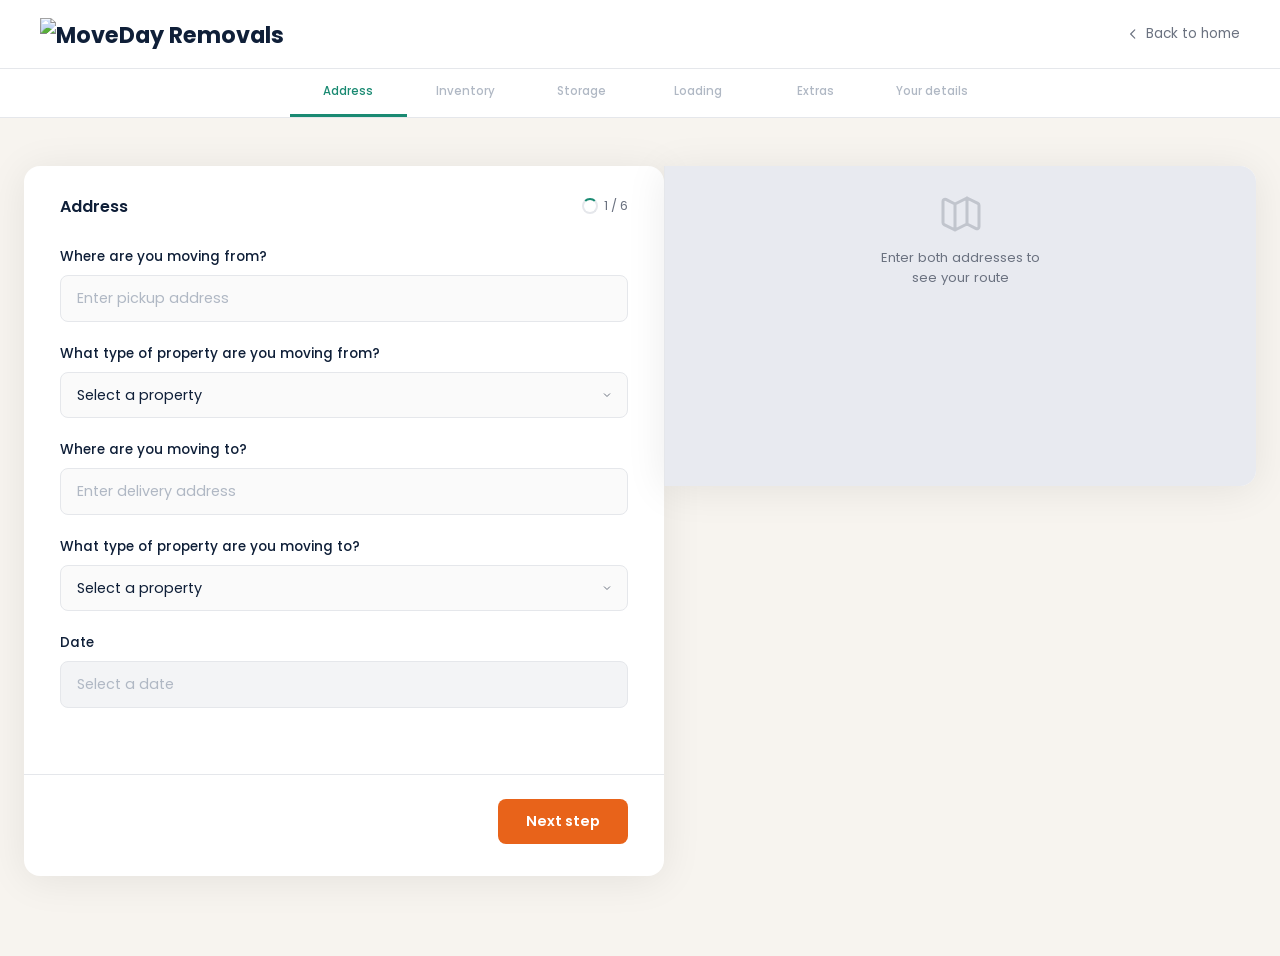
==== quote.html @ c9080e1f "Add files via upload" ====
<!DOCTYPE html>
<html lang="en">
<head>
    <meta charset="UTF-8">
    <meta name="viewport" content="width=device-width, initial-scale=1.0">
    <title>MoveDay – Get a Quote</title>
    <link rel="preconnect" href="https://fonts.googleapis.com">
    <link href="https://fonts.googleapis.com/css2?family=Poppins:wght@300;400;500;600;700&display=swap" rel="stylesheet">
    <link rel="stylesheet" href="https://cdn.jsdelivr.net/npm/flatpickr/dist/flatpickr.min.css">
    <style>
        *, *::before, *::after { box-sizing: border-box; margin: 0; padding: 0; }

        :root {
            --navy:   #0f1f38;
            --teal:   #1a8a72;
            --teal-light: #22b394;
            --cream:  #f7f4ef;
            --white:  #ffffff;
            --grey:   #6b7280;
            --light:  #f3f4f6;
            --border: #e5e7eb;
            --orange: #e8631a;
        }

        body {
            font-family: 'Poppins', sans-serif;
            background: var(--cream);
            color: var(--navy);
            min-height: 100vh;
            display: flex;
            flex-direction: column;
        }

        /* ── HEADER ── */
        header {
            background: var(--white);
            border-bottom: 1px solid var(--border);
            padding: 16px 40px;
            display: flex;
            align-items: center;
            justify-content: space-between;
        }

        .logo {
            font-size: 1.4rem;
            font-weight: 700;
            color: var(--navy);
        }

        .logo span { color: var(--teal-light); }

        .back-link {
            font-size: 0.85rem;
            color: var(--grey);
            text-decoration: none;
            display: flex;
            align-items: center;
            gap: 6px;
            transition: color 0.2s;
        }

        .back-link:hover { color: var(--navy); }

        /* ── PROGRESS ── */
        .progress-bar-wrap {
            background: var(--white);
            border-bottom: 1px solid var(--border);
            padding: 0 40px;
        }

        .progress-steps {
            display: flex;
            max-width: 700px;
            margin: 0 auto;
        }

        .progress-step {
            flex: 1;
            padding: 14px 0;
            font-size: 0.72rem;
            font-weight: 500;
            color: #b0b8c4;
            text-align: center;
            border-bottom: 3px solid transparent;
            transition: all 0.3s;
            cursor: default;
        }

        .progress-step.active {
            color: var(--teal);
            border-bottom-color: var(--teal);
        }

        .progress-step.done {
            color: var(--teal-light);
            border-bottom-color: var(--teal-light);
        }

        /* ── MAIN ── */
        main {
            flex: 1;
            display: flex;
            align-items: flex-start;
            justify-content: center;
            padding: 48px 24px 80px;
        }

        .form-shell {
            background: var(--white);
            border-radius: 16px;
            box-shadow: 0 4px 40px rgba(0,0,0,0.08);
            width: 100%;
            max-width: 640px;
            overflow: hidden;
        }

        /* ── STEP 1 TWO-COLUMN LAYOUT ── */
        .step1-layout {
            display: flex;
            gap: 0;
            align-items: stretch;
            max-width: 1100px;
            width: 100%;
        }

        .step1-layout .form-shell {
            max-width: 620px;
            flex-shrink: 0;
            border-radius: 16px 0 0 16px;
        }

        .map-panel {
            flex: 1;
            background: var(--white);
            border-radius: 0 16px 16px 0;
            border-left: 1px solid var(--border);
            box-shadow: 0 4px 40px rgba(0,0,0,0.08);
            display: flex;
            flex-direction: column;
            overflow: hidden;
            min-width: 280px;
        }

        #route-map {
            flex: 1;
            min-height: 320px;
            background: #e8eaf0;
        }

        .map-info {
            padding: 14px 18px;
            border-top: 1px solid var(--border);
            display: none;
            gap: 16px;
            align-items: center;
            font-size: 0.82rem;
        }

        .map-info.visible { display: flex; }

        .map-info-item {
            display: flex;
            align-items: center;
            gap: 6px;
            color: var(--navy);
            font-weight: 500;
        }

        .map-info-item svg { color: var(--teal); }

        .map-placeholder {
            flex: 1;
            display: flex;
            flex-direction: column;
            align-items: center;
            justify-content: center;
            color: var(--grey);
            font-size: 0.82rem;
            text-align: center;
            padding: 24px;
            gap: 10px;
        }

        .map-placeholder svg { opacity: 0.3; }

        .map-panel.hidden { display: none; }

        @media (max-width: 900px) {
            .step1-layout { flex-direction: column; }
            .step1-layout .form-shell { border-radius: 16px; max-width: 100%; }
            .map-panel { display: none !important; }
        }

        /* ── STEP HEADER ── */
        .step-header {
            padding: 28px 36px 0;
            display: flex;
            align-items: center;
            justify-content: space-between;
        }

        .step-label {
            font-size: 1rem;
            font-weight: 600;
            color: var(--navy);
        }

        .step-counter {
            font-size: 0.8rem;
            color: var(--grey);
            display: flex;
            align-items: center;
            gap: 6px;
        }

        .step-counter .spinner {
            width: 16px; height: 16px;
            border: 2px solid var(--border);
            border-top-color: var(--teal);
            border-radius: 50%;
            animation: spin 1s linear infinite;
        }

        @keyframes spin { to { transform: rotate(360deg); } }

        /* ── STEP BODY ── */
        .step-body {
            padding: 28px 36px 36px;
        }

        .step-pane { display: none; }
        .step-pane.active { display: block; animation: fadeIn 0.3s ease; }

        @keyframes fadeIn {
            from { opacity: 0; transform: translateX(12px); }
            to   { opacity: 1; transform: translateX(0); }
        }

        /* ── FIELDS ── */
        .field { margin-bottom: 22px; }

        .field label {
            display: block;
            font-size: 0.85rem;
            font-weight: 500;
            color: var(--navy);
            margin-bottom: 8px;
        }

        .field input,
        .field select {
            width: 100%;
            padding: 12px 16px;
            border: 1.5px solid var(--border);
            border-radius: 8px;
            font-family: 'Poppins', sans-serif;
            font-size: 0.9rem;
            color: var(--navy);
            background: #fafafa;
            transition: border-color 0.2s, box-shadow 0.2s;
            outline: none;
            appearance: none;
        }

        .field select {
            background-image: url("data:image/svg+xml,%3Csvg xmlns='http://www.w3.org/2000/svg' width='12' height='12' viewBox='0 0 24 24' fill='none' stroke='%236b7280' stroke-width='2'%3E%3Cpath d='M6 9l6 6 6-6'/%3E%3C/svg%3E");
            background-repeat: no-repeat;
            background-position: right 14px center;
            padding-right: 40px;
        }

        .field input:focus,
        .field select:focus {
            border-color: var(--teal);
            box-shadow: 0 0 0 3px rgba(26,138,114,0.1);
            background: var(--white);
        }

        .field input::placeholder { color: #b0b8c4; }

        /* Date field readonly style */
        .field input[readonly] {
            background: var(--light);
            cursor: pointer;
        }

        /* ── YES/NO CARDS ── */
        .yn-grid {
            display: grid;
            grid-template-columns: 1fr 1fr;
            gap: 14px;
            margin-top: 4px;
        }

        .yn-card {
            border: 2px solid var(--border);
            border-radius: 12px;
            padding: 22px 16px;
            text-align: center;
            cursor: pointer;
            transition: all 0.2s;
            user-select: none;
        }

        .yn-card:hover { border-color: var(--teal-light); background: #f0faf7; }

        .yn-card.selected {
            border-color: var(--teal);
            background: #e6f7f3;
        }

        .yn-card .yn-icon { font-size: 2rem; margin-bottom: 8px; }

        .yn-card .yn-label {
            font-size: 0.9rem;
            font-weight: 600;
            color: var(--navy);
        }

        .yn-card .yn-sub {
            font-size: 0.75rem;
            color: var(--grey);
            margin-top: 4px;
        }

        /* ── INVENTORY ── */

        /* Room tabs */
        .room-tabs {
            display: flex;
            flex-wrap: wrap;
            gap: 8px;
            margin-bottom: 18px;
        }

        .room-tab {
            padding: 8px 16px;
            border: 1.5px solid var(--border);
            border-radius: 20px;
            font-size: 0.8rem;
            font-weight: 500;
            cursor: pointer;
            background: var(--white);
            color: var(--grey);
            transition: all 0.2s;
            user-select: none;
        }

        .room-tab:hover { border-color: var(--teal-light); color: var(--navy); }

        .room-tab.active {
            background: var(--navy);
            border-color: var(--navy);
            color: var(--white);
        }

        .room-tab .room-badge {
            display: inline-block;
            background: var(--teal-light);
            color: white;
            border-radius: 10px;
            font-size: 0.7rem;
            padding: 1px 6px;
            margin-left: 5px;
        }

        /* Item grid */
        .inventory-grid {
            display: grid;
            grid-template-columns: 1fr 1fr;
            gap: 10px;
            margin-bottom: 18px;
            min-height: 80px;
        }

        /* Summary bar */
        .inv-summary {
            border-top: 1.5px solid var(--border);
            padding-top: 14px;
            margin-top: 4px;
        }

        .inv-summary-label {
            font-size: 0.75rem;
            font-weight: 600;
            text-transform: uppercase;
            letter-spacing: 0.6px;
            color: var(--teal);
            margin-bottom: 8px;
        }

        .inv-summary-tags {
            display: flex;
            flex-wrap: wrap;
            gap: 6px;
        }

        .inv-tag {
            background: var(--navy);
            color: white;
            border-radius: 20px;
            padding: 4px 12px;
            font-size: 0.78rem;
            font-weight: 500;
        }

        .inv-item {
            border: 1.5px solid var(--border);
            border-radius: 10px;
            padding: 12px 14px;
            display: flex;
            align-items: center;
            justify-content: space-between;
            transition: border-color 0.2s;
        }

        .inv-item:hover { border-color: var(--teal-light); }

        .inv-name {
            font-size: 0.82rem;
            font-weight: 500;
            color: var(--navy);
        }

        .qty-ctrl {
            display: flex;
            align-items: center;
            gap: 8px;
        }

        .qty-btn {
            width: 26px; height: 26px;
            border: 1.5px solid var(--border);
            border-radius: 50%;
            background: var(--white);
            font-size: 1rem;
            cursor: pointer;
            display: flex;
            align-items: center;
            justify-content: center;
            color: var(--navy);
            transition: all 0.15s;
            line-height: 1;
        }

        .qty-btn:hover { border-color: var(--teal); color: var(--teal); }

        .qty-num {
            font-size: 0.85rem;
            font-weight: 600;
            min-width: 14px;
            text-align: center;
            color: var(--navy);
        }

        /* ── EXTRAS CHECKBOXES ── */
        .extras-list { display: flex; flex-direction: column; gap: 12px; }

        .extra-item {
            border: 1.5px solid var(--border);
            border-radius: 10px;
            padding: 14px 16px;
            display: flex;
            align-items: center;
            gap: 14px;
            cursor: pointer;
            transition: all 0.2s;
        }

        .extra-item:hover { border-color: var(--teal-light); }
        .extra-item.checked { border-color: var(--teal); background: #f0faf7; }

        .extra-check {
            width: 20px; height: 20px;
            border: 2px solid var(--border);
            border-radius: 5px;
            flex-shrink: 0;
            display: flex;
            align-items: center;
            justify-content: center;
            transition: all 0.2s;
        }

        .extra-item.checked .extra-check {
            background: var(--teal);
            border-color: var(--teal);
        }

        .extra-check svg { display: none; }
        .extra-item.checked .extra-check svg { display: block; }

        .extra-text .extra-title {
            font-size: 0.88rem;
            font-weight: 600;
            color: var(--navy);
        }

        .extra-text .extra-desc {
            font-size: 0.75rem;
            color: var(--grey);
            margin-top: 2px;
        }

        /* ── FOOTER / BUTTONS ── */
        .step-footer {
            padding: 0 36px 32px;
            display: flex;
            align-items: center;
            justify-content: flex-end;
            gap: 12px;
            border-top: 1px solid var(--border);
            padding-top: 24px;
            margin-top: 8px;
        }

        .btn-back {
            padding: 12px 24px;
            background: none;
            border: 1.5px solid var(--border);
            border-radius: 8px;
            font-family: 'Poppins', sans-serif;
            font-size: 0.9rem;
            font-weight: 500;
            color: var(--grey);
            cursor: pointer;
            transition: all 0.2s;
        }

        .btn-back:hover { border-color: var(--navy); color: var(--navy); }

        .btn-next {
            padding: 12px 28px;
            background: var(--orange);
            border: none;
            border-radius: 8px;
            font-family: 'Poppins', sans-serif;
            font-size: 0.9rem;
            font-weight: 600;
            color: var(--white);
            cursor: pointer;
            transition: background 0.2s, transform 0.1s;
        }

        .btn-next:hover { background: #d05510; }
        .btn-next:active { transform: scale(0.98); }

        /* ── SUCCESS ── */
        .success-pane {
            display: none;
            text-align: center;
            padding: 60px 36px;
        }

        .success-pane.active { display: block; animation: fadeIn 0.4s ease; }

        .success-tick {
            width: 72px; height: 72px;
            border-radius: 50%;
            background: #e6f7f3;
            display: flex;
            align-items: center;
            justify-content: center;
            margin: 0 auto 24px;
        }

        .success-pane h2 {
            font-size: 1.5rem;
            font-weight: 700;
            color: var(--navy);
            margin-bottom: 10px;
        }

        .success-pane p {
            font-size: 0.9rem;
            color: var(--grey);
            line-height: 1.6;
        }

        /* ── SECTION TITLE ── */
        .section-title {
            font-size: 0.75rem;
            font-weight: 600;
            text-transform: uppercase;
            letter-spacing: 0.8px;
            color: var(--teal);
            margin-bottom: 14px;
        }

        /* ── RESPONSIVE ── */
        @media (max-width: 600px) {
            header { padding: 14px 20px; }
            .progress-bar-wrap { padding: 0 10px; }
            .progress-step { font-size: 0.6rem; padding: 10px 2px; }
            .step-header, .step-body, .step-footer { padding-left: 16px; padding-right: 16px; }
            .inventory-grid { grid-template-columns: 1fr; }
            .yn-grid { grid-template-columns: 1fr 1fr; }
            main { padding: 24px 12px 60px; }
            .form-shell { border-radius: 12px; }
            .step1-layout { max-width: 100% !important; }
        }
    </style>
</head>
<body>

    <!-- HEADER -->
    <header>
        <div class="logo"><img src="https://static.wixstatic.com/media/611ec0_87da66db9fa54fac8f2509af6c5040b8~mv2.png/v1/crop/x_10,y_1,w_1478,h_1041/fill/w_328,h_238,al_c,q_85,usm_0.66_1.00_0.01,enc_avif,quality_auto/_edited.png" alt="MoveDay Removals" style="height:44px;width:auto;vertical-align:middle;"></div>
        <a href="index.html" class="back-link">
            <svg width="14" height="14" fill="none" viewBox="0 0 24 24" stroke="currentColor" stroke-width="2">
                <path stroke-linecap="round" stroke-linejoin="round" d="M15 19l-7-7 7-7"/>
            </svg>
            Back to home
        </a>
    </header>

    <!-- PROGRESS -->
    <div class="progress-bar-wrap">
        <div class="progress-steps">
            <div class="progress-step active" id="prog-1">Address</div>
            <div class="progress-step" id="prog-2">Inventory</div>
            <div class="progress-step" id="prog-3">Storage</div>
            <div class="progress-step" id="prog-4">Loading</div>
            <div class="progress-step" id="prog-5">Extras</div>
            <div class="progress-step" id="prog-6">Your details</div>
        </div>
    </div>

    <!-- FORM -->
    <main>
        <div class="form-shell">

            <div class="step-header">
                <div class="step-label" id="step-label">Address</div>
                <div class="step-counter">
                    <div class="spinner"></div>
                    <span id="step-counter-text">1 / 6</span>
                </div>
            </div>

            <div class="step-body">

                <!-- STEP 1: ADDRESS -->
                <div class="step-pane active" id="step-1">
                    <div class="field">
                        <label>Where are you moving from?</label>
                        <input type="text" id="address-from" placeholder="Enter pickup address">
                    </div>
                    <div class="field">
                        <label>What type of property are you moving from?</label>
                        <select id="prop-from">
                            <option value="" disabled selected>Select a property</option>
                            <option>Studio flat</option>
                            <option>1 bedroom flat</option>
                            <option>2 bedroom flat</option>
                            <option>2 bedroom house</option>
                            <option>3 bedroom house</option>
                            <option>4 bedroom house</option>
                            <option>5+ bedroom house</option>
                            <option>Office / Commercial</option>
                        </select>
                    </div>
                    <div class="field">
                        <label>Where are you moving to?</label>
                        <input type="text" id="address-to" placeholder="Enter delivery address">
                    </div>
                    <div class="field">
                        <label>What type of property are you moving to?</label>
                        <select id="prop-to">
                            <option value="" disabled selected>Select a property</option>
                            <option>Studio flat</option>
                            <option>1 bedroom flat</option>
                            <option>2 bedroom flat</option>
                            <option>2 bedroom house</option>
                            <option>3 bedroom house</option>
                            <option>4 bedroom house</option>
                            <option>5+ bedroom house</option>
                            <option>Office / Commercial</option>
                        </select>
                    </div>
                    <div class="field">
                        <label>Date</label>
                        <input type="text" id="move-date" placeholder="Select a date" readonly>
                    </div>
                </div>

                <!-- STEP 2: INVENTORY -->
                <div class="step-pane" id="step-2">
                    <p class="section-title">Select items by room</p>

                    <!-- Room tabs -->
                    <div class="room-tabs" id="room-tabs">
                        <!-- injected by JS -->
                    </div>

                    <!-- Item grid for selected room -->
                    <div class="inventory-grid" id="inventory-grid">
                        <!-- injected by JS -->
                    </div>

                    <!-- Summary of all selected items -->
                    <div class="inv-summary" id="inv-summary" style="display:none">
                        <div class="inv-summary-label">Your items:</div>
                        <div class="inv-summary-tags" id="inv-summary-tags"></div>
                    </div>
                </div>

                <!-- STEP 3: STORAGE -->
                <div class="step-pane" id="step-3">
                    <p class="section-title">Do you need storage?</p>
                    <div class="yn-grid">
                        <div class="yn-card" data-yn="storage-yes" onclick="selectYN(this, 'storage')">
                            <div class="yn-icon">🏪</div>
                            <div class="yn-label">Yes please</div>
                            <div class="yn-sub">I need storage space</div>
                        </div>
                        <div class="yn-card" data-yn="storage-no" onclick="selectYN(this, 'storage')">
                            <div class="yn-icon">✋</div>
                            <div class="yn-label">No thanks</div>
                            <div class="yn-sub">Going straight to my new place</div>
                        </div>
                    </div>
                </div>

                <!-- STEP 4: LOADING HELP -->
                <div class="step-pane" id="step-4">
                    <p class="section-title">Do you need help loading the van?</p>
                    <div class="yn-grid">
                        <div class="yn-card" data-yn="loading-yes" onclick="selectYN(this, 'loading')">
                            <div class="yn-icon">💪</div>
                            <div class="yn-label">Yes please</div>
                            <div class="yn-sub">I'd like help loading</div>
                        </div>
                        <div class="yn-card" data-yn="loading-no" onclick="selectYN(this, 'loading')">
                            <div class="yn-icon">👍</div>
                            <div class="yn-label">No thanks</div>
                            <div class="yn-sub">I'll handle the loading</div>
                        </div>
                    </div>
                </div>

                <!-- STEP 5: EXTRAS -->
                <div class="step-pane" id="step-5">
                    <p class="section-title">Any extras needed?</p>
                    <div class="extras-list">
                        <div class="extra-item" onclick="toggleExtra(this)">
                            <div class="extra-check">
                                <svg width="12" height="12" fill="none" viewBox="0 0 24 24" stroke="#fff" stroke-width="3"><path stroke-linecap="round" stroke-linejoin="round" d="M5 13l4 4L19 7"/></svg>
                            </div>
                            <div class="extra-text">
                                <div class="extra-title">📦 Packing service</div>
                                <div class="extra-desc">We'll pack all your belongings securely before the move</div>
                            </div>
                        </div>
                        <div class="extra-item" onclick="toggleExtra(this)">
                            <div class="extra-check">
                                <svg width="12" height="12" fill="none" viewBox="0 0 24 24" stroke="#fff" stroke-width="3"><path stroke-linecap="round" stroke-linejoin="round" d="M5 13l4 4L19 7"/></svg>
                            </div>
                            <div class="extra-text">
                                <div class="extra-title">🔧 Dismantling &amp; reassembly</div>
                                <div class="extra-desc">Beds, wardrobes, flat-pack furniture etc.</div>
                            </div>
                        </div>
                        <div class="extra-item" onclick="toggleExtra(this)">
                            <div class="extra-check">
                                <svg width="12" height="12" fill="none" viewBox="0 0 24 24" stroke="#fff" stroke-width="3"><path stroke-linecap="round" stroke-linejoin="round" d="M5 13l4 4L19 7"/></svg>
                            </div>
                            <div class="extra-text">
                                <div class="extra-title">🛃 Customs documentation</div>
                                <div class="extra-desc">Required for moves outside the UK</div>
                            </div>
                        </div>
                        <div class="extra-item" onclick="toggleExtra(this)">
                            <div class="extra-check">
                                <svg width="12" height="12" fill="none" viewBox="0 0 24 24" stroke="#fff" stroke-width="3"><path stroke-linecap="round" stroke-linejoin="round" d="M5 13l4 4L19 7"/></svg>
                            </div>
                            <div class="extra-text">
                                <div class="extra-title">🛡️ Extra insurance cover</div>
                                <div class="extra-desc">Additional protection for high-value items</div>
                            </div>
                        </div>
                    </div>
                </div>

                <!-- STEP 6: DETAILS -->
                <div class="step-pane" id="step-6">
                    <p class="section-title">Almost there — just your details</p>
                    <div class="field">
                        <label>Full name</label>
                        <input type="text" id="detail-name" placeholder="John Smith">
                    </div>
                    <div class="field">
                        <label>Email address</label>
                        <input type="email" id="detail-email" placeholder="john@example.com">
                    </div>
                    <div class="field">
                        <label>Phone number</label>
                        <input type="tel" id="detail-phone" placeholder="07700 900 123">
                    </div>
                </div>

            </div><!-- end step-body -->

            <!-- SUCCESS -->
            <div class="success-pane" id="success-pane">
                <div class="success-tick">
                    <svg width="36" height="36" fill="none" viewBox="0 0 24 24" stroke="#1a8a72" stroke-width="2.5">
                        <path stroke-linecap="round" stroke-linejoin="round" d="M5 13l4 4L19 7"/>
                    </svg>
                </div>
                <h2>We've got your details!</h2>
                <p>One of our team will be in touch within the hour<br>to confirm your quote and answer any questions.</p>
            </div>

            <!-- FOOTER BUTTONS -->
            <div class="step-footer" id="step-footer">
                <button class="btn-back" id="btn-back" onclick="prevStep()" style="display:none">← Back</button>
                <button class="btn-next" id="btn-next" onclick="nextStep()">Next step</button>
            </div>

        </div>

        <!-- MAP PANEL (step 1 only) -->
        <div class="map-panel" id="map-panel">
            <div id="route-map">
                <div class="map-placeholder" id="map-placeholder">
                    <svg width="48" height="48" fill="none" viewBox="0 0 24 24" stroke="currentColor" stroke-width="1.5">
                        <path stroke-linecap="round" stroke-linejoin="round" d="M9 20l-5.447-2.724A1 1 0 013 16.382V5.618a1 1 0 011.447-.894L9 7m0 13l6-3m-6 3V7m6 10l4.553 2.276A1 1 0 0021 18.382V7.618a1 1 0 00-.553-.894L15 4m0 13V4m0 0L9 7"/>
                    </svg>
                    <span>Enter both addresses to<br>see your route</span>
                </div>
            </div>
            <div class="map-info" id="map-info">
                <div class="map-info-item">
                    <svg width="14" height="14" fill="none" viewBox="0 0 24 24" stroke="currentColor" stroke-width="2"><path stroke-linecap="round" stroke-linejoin="round" d="M13 7h8m0 0v8m0-8l-8 8-4-4-6 6"/></svg>
                    <span id="map-distance">—</span>
                </div>
                <div class="map-info-item">
                    <svg width="14" height="14" fill="none" viewBox="0 0 24 24" stroke="currentColor" stroke-width="2"><circle cx="12" cy="12" r="10"/><path stroke-linecap="round" stroke-linejoin="round" d="M12 6v6l4 2"/></svg>
                    <span id="map-duration">—</span>
                </div>
            </div>
        </div>

        </div><!-- end step1-layout -->
    </main>

    <script src="https://cdn.jsdelivr.net/npm/flatpickr"></script>


    <script src="quote.js"></script>
    <script src="https://maps.googleapis.com/maps/api/js?key=AIzaSyAWhB-1aMujEYbBSycKXde3YNh4PwKEpH8&libraries=places&callback=initMaps" defer></script>
</body>
</html>
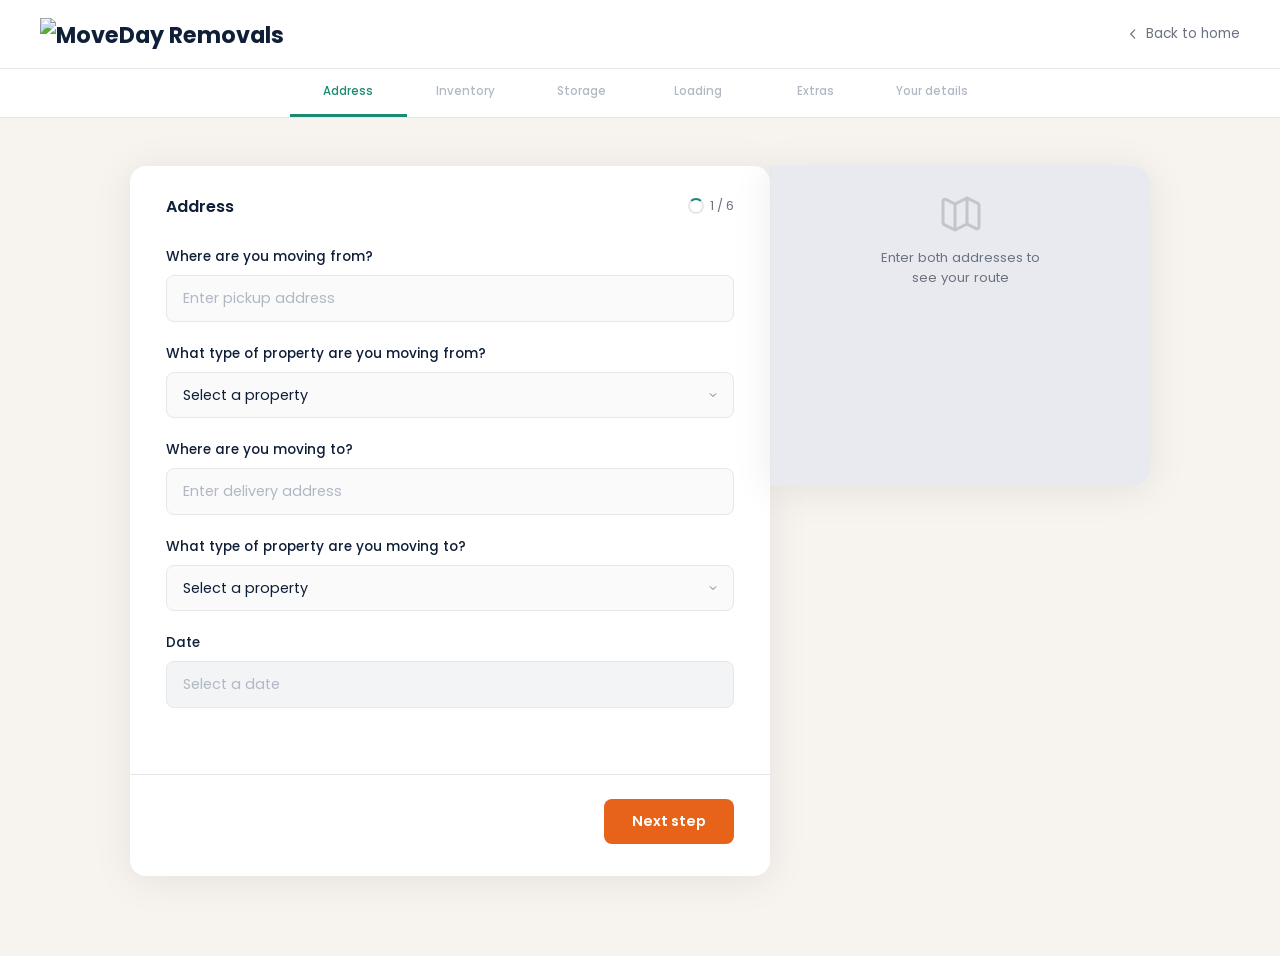
==== commit e117c869: "Add files via upload" ====
--- a/quote.html
+++ b/quote.html
@@ -119,18 +119,19 @@
             display: flex;
             gap: 0;
             align-items: stretch;
-            max-width: 1100px;
+            max-width: 960px;
             width: 100%;
         }
 
         .step1-layout .form-shell {
-            max-width: 620px;
+            max-width: 560px;
             flex-shrink: 0;
             border-radius: 16px 0 0 16px;
         }
 
         .map-panel {
-            flex: 1;
+            width: 380px;
+            flex-shrink: 0;
             background: var(--white);
             border-radius: 0 16px 16px 0;
             border-left: 1px solid var(--border);
@@ -138,7 +139,6 @@
             display: flex;
             flex-direction: column;
             overflow: hidden;
-            min-width: 280px;
         }
 
         #route-map {
@@ -709,12 +709,12 @@
                     <p class="section-title">Do you need storage?</p>
                     <div class="yn-grid">
                         <div class="yn-card" data-yn="storage-yes" onclick="selectYN(this, 'storage')">
-                            <div class="yn-icon">🏪</div>
+                            
                             <div class="yn-label">Yes please</div>
                             <div class="yn-sub">I need storage space</div>
                         </div>
                         <div class="yn-card" data-yn="storage-no" onclick="selectYN(this, 'storage')">
-                            <div class="yn-icon">✋</div>
+                            
                             <div class="yn-label">No thanks</div>
                             <div class="yn-sub">Going straight to my new place</div>
                         </div>
@@ -726,12 +726,12 @@
                     <p class="section-title">Do you need help loading the van?</p>
                     <div class="yn-grid">
                         <div class="yn-card" data-yn="loading-yes" onclick="selectYN(this, 'loading')">
-                            <div class="yn-icon">💪</div>
+                            
                             <div class="yn-label">Yes please</div>
                             <div class="yn-sub">I'd like help loading</div>
                         </div>
                         <div class="yn-card" data-yn="loading-no" onclick="selectYN(this, 'loading')">
-                            <div class="yn-icon">👍</div>
+                            
                             <div class="yn-label">No thanks</div>
                             <div class="yn-sub">I'll handle the loading</div>
                         </div>
@@ -747,7 +747,7 @@
                                 <svg width="12" height="12" fill="none" viewBox="0 0 24 24" stroke="#fff" stroke-width="3"><path stroke-linecap="round" stroke-linejoin="round" d="M5 13l4 4L19 7"/></svg>
                             </div>
                             <div class="extra-text">
-                                <div class="extra-title">📦 Packing service</div>
+                                <div class="extra-title">Packing service</div>
                                 <div class="extra-desc">We'll pack all your belongings securely before the move</div>
                             </div>
                         </div>
@@ -756,7 +756,7 @@
                                 <svg width="12" height="12" fill="none" viewBox="0 0 24 24" stroke="#fff" stroke-width="3"><path stroke-linecap="round" stroke-linejoin="round" d="M5 13l4 4L19 7"/></svg>
                             </div>
                             <div class="extra-text">
-                                <div class="extra-title">🔧 Dismantling &amp; reassembly</div>
+                                <div class="extra-title">Dismantling &amp; reassembly</div>
                                 <div class="extra-desc">Beds, wardrobes, flat-pack furniture etc.</div>
                             </div>
                         </div>
@@ -765,7 +765,7 @@
                                 <svg width="12" height="12" fill="none" viewBox="0 0 24 24" stroke="#fff" stroke-width="3"><path stroke-linecap="round" stroke-linejoin="round" d="M5 13l4 4L19 7"/></svg>
                             </div>
                             <div class="extra-text">
-                                <div class="extra-title">🛃 Customs documentation</div>
+                                <div class="extra-title">Customs documentation</div>
                                 <div class="extra-desc">Required for moves outside the UK</div>
                             </div>
                         </div>
@@ -774,7 +774,7 @@
                                 <svg width="12" height="12" fill="none" viewBox="0 0 24 24" stroke="#fff" stroke-width="3"><path stroke-linecap="round" stroke-linejoin="round" d="M5 13l4 4L19 7"/></svg>
                             </div>
                             <div class="extra-text">
-                                <div class="extra-title">🛡️ Extra insurance cover</div>
+                                <div class="extra-title">Extra insurance cover</div>
                                 <div class="extra-desc">Additional protection for high-value items</div>
                             </div>
                         </div>
@@ -795,6 +795,10 @@
                     <div class="field">
                         <label>Phone number</label>
                         <input type="tel" id="detail-phone" placeholder="07700 900 123">
+                    </div>
+                    <div class="field">
+                        <label>Referral code <span style="color:var(--grey);font-weight:400;">(optional)</span></label>
+                        <input type="text" id="detail-referral" placeholder="Enter referral code if you have one">
                     </div>
                 </div>
 
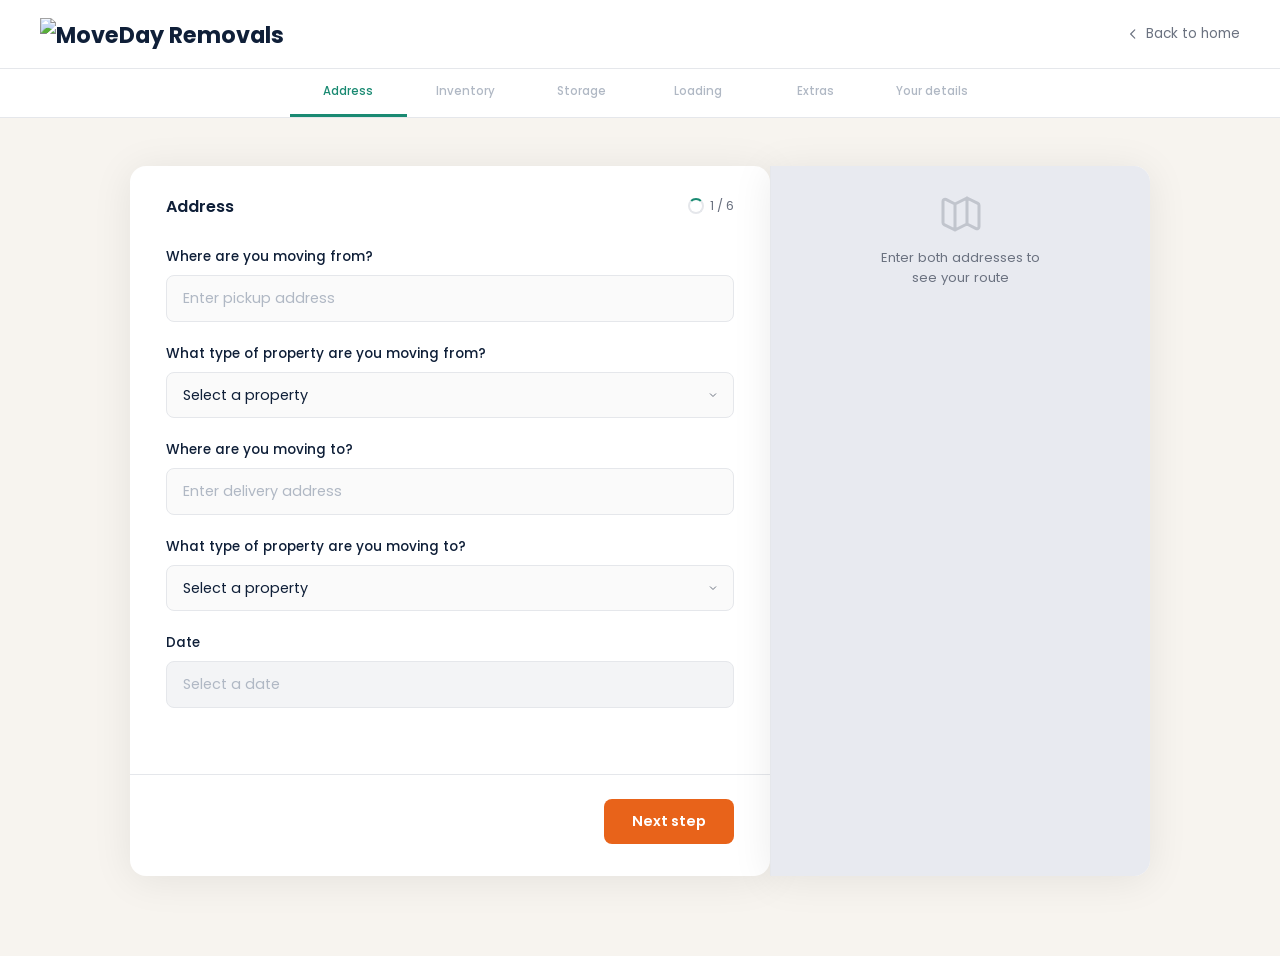
==== commit 63327baf: "Add files via upload" ====
--- a/quote.html
+++ b/quote.html
@@ -139,6 +139,12 @@
             display: flex;
             flex-direction: column;
             overflow: hidden;
+            align-self: stretch;
+        }
+
+        #route-map {
+            flex: 1;
+            min-height: 0;
         }
 
         #route-map {
@@ -325,83 +331,202 @@
 
         /* ── INVENTORY ── */
 
-        /* Room tabs */
-        .room-tabs {
-            display: flex;
-            flex-wrap: wrap;
-            gap: 8px;
-            margin-bottom: 18px;
+        /* ── INVENTORY 3-COLUMN LAYOUT ── */
+        .inv-layout {
+            display: grid;
+            grid-template-columns: 140px 1fr;
+            gap: 0;
+            height: 380px;
+            border: 1.5px solid var(--border);
+            border-radius: 12px;
+            overflow: hidden;
+        }
+
+        /* LEFT — room list */
+        .inv-rooms {
+            border-right: 1.5px solid var(--border);
+            overflow-y: auto;
+            display: flex;
+            flex-direction: column;
         }
 
         .room-tab {
-            padding: 8px 16px;
-            border: 1.5px solid var(--border);
-            border-radius: 20px;
+            padding: 12px 14px;
             font-size: 0.8rem;
             font-weight: 500;
             cursor: pointer;
             background: var(--white);
             color: var(--grey);
-            transition: all 0.2s;
+            border-bottom: 1px solid var(--border);
+            transition: all 0.15s;
             user-select: none;
-        }
-
-        .room-tab:hover { border-color: var(--teal-light); color: var(--navy); }
+            display: flex;
+            align-items: center;
+            justify-content: space-between;
+        }
+
+        .room-tab:hover { background: #f9fafb; color: var(--navy); }
 
         .room-tab.active {
             background: var(--navy);
-            border-color: var(--navy);
             color: var(--white);
-        }
-
-        .room-tab .room-badge {
-            display: inline-block;
+            font-weight: 600;
+        }
+
+        .room-badge {
             background: var(--teal-light);
             color: white;
             border-radius: 10px;
-            font-size: 0.7rem;
+            font-size: 0.68rem;
             padding: 1px 6px;
-            margin-left: 5px;
-        }
-
-        /* Item grid */
-        .inventory-grid {
-            display: grid;
-            grid-template-columns: 1fr 1fr;
-            gap: 10px;
-            margin-bottom: 18px;
-            min-height: 80px;
-        }
-
-        /* Summary bar */
+            font-weight: 600;
+        }
+
+        .room-tab.active .room-badge { background: rgba(255,255,255,0.3); }
+
+        /* MIDDLE — items */
+        .inv-items-col {
+            display: flex;
+            flex-direction: column;
+            overflow: hidden;
+            border-right: 1.5px solid var(--border);
+        }
+
+        .inv-items-grid {
+            flex: 1;
+            overflow-y: auto;
+            display: flex;
+            flex-direction: column;
+            gap: 0;
+            padding: 8px;
+        }
+
+        .inv-item {
+            display: flex;
+            align-items: center;
+            justify-content: space-between;
+            padding: 8px 10px;
+            border-radius: 6px;
+            transition: background 0.15s;
+            border: none !important;
+        }
+
+        .inv-item:hover { background: #f3f4f6; }
+        .inv-item.has-qty { background: #f0faf7; }
+
+        .inv-name {
+            font-size: 0.82rem;
+            font-weight: 500;
+            color: var(--navy);
+        }
+
+        /* Summary strip at bottom of middle col */
         .inv-summary {
             border-top: 1.5px solid var(--border);
-            padding-top: 14px;
-            margin-top: 4px;
+            padding: 8px 10px;
+            background: #fafafa;
         }
 
         .inv-summary-label {
-            font-size: 0.75rem;
+            font-size: 0.7rem;
             font-weight: 600;
             text-transform: uppercase;
             letter-spacing: 0.6px;
             color: var(--teal);
-            margin-bottom: 8px;
+            margin-bottom: 6px;
         }
 
         .inv-summary-tags {
             display: flex;
             flex-wrap: wrap;
-            gap: 6px;
+            gap: 4px;
+            max-height: 52px;
+            overflow-y: auto;
         }
 
         .inv-tag {
             background: var(--navy);
             color: white;
             border-radius: 20px;
-            padding: 4px 12px;
-            font-size: 0.78rem;
+            padding: 3px 10px;
+            font-size: 0.72rem;
             font-weight: 500;
+        }
+
+        /* RIGHT — mini map */
+        .inv-map-col {
+            display: flex;
+            flex-direction: column;
+            background: #f0f2f5;
+            position: relative;
+            overflow: hidden;
+        }
+
+        .inv-map-placeholder {
+            flex: 1;
+            display: flex;
+            flex-direction: column;
+            align-items: center;
+            justify-content: center;
+            gap: 8px;
+            color: var(--grey);
+            font-size: 0.72rem;
+            text-align: center;
+            padding: 12px;
+        }
+
+        .inv-map-info {
+            border-top: 1px solid var(--border);
+            padding: 8px;
+            background: var(--white);
+            display: flex;
+            flex-direction: column;
+            gap: 3px;
+            font-size: 0.72rem;
+            font-weight: 500;
+            color: var(--navy);
+        }
+
+        /* Qty controls */
+        .qty-ctrl {
+            display: flex;
+            align-items: center;
+            gap: 6px;
+        }
+
+        .qty-btn {
+            width: 22px;
+            height: 22px;
+            border: 1.5px solid var(--border);
+            border-radius: 50%;
+            background: var(--white);
+            font-size: 0.9rem;
+            cursor: pointer;
+            display: flex;
+            align-items: center;
+            justify-content: center;
+            color: var(--navy);
+            transition: all 0.15s;
+            line-height: 1;
+        }
+
+        .qty-btn:hover { border-color: var(--teal); color: var(--teal); }
+
+        .qty-num {
+            font-size: 0.82rem;
+            font-weight: 600;
+            min-width: 14px;
+            text-align: center;
+            color: var(--navy);
+        }
+
+        @media (max-width: 600px) {
+            .inv-layout {
+                grid-template-columns: 100px 1fr;
+                height: auto;
+                min-height: 340px;
+            }
+            .inv-map-col { display: none; }
         }
 
         .inv-item {
@@ -685,22 +810,27 @@
 
                 <!-- STEP 2: INVENTORY -->
                 <div class="step-pane" id="step-2">
-                    <p class="section-title">Select items by room</p>
-
-                    <!-- Room tabs -->
-                    <div class="room-tabs" id="room-tabs">
-                        <!-- injected by JS -->
-                    </div>
-
-                    <!-- Item grid for selected room -->
-                    <div class="inventory-grid" id="inventory-grid">
-                        <!-- injected by JS -->
-                    </div>
-
-                    <!-- Summary of all selected items -->
-                    <div class="inv-summary" id="inv-summary" style="display:none">
-                        <div class="inv-summary-label">Your items:</div>
-                        <div class="inv-summary-tags" id="inv-summary-tags"></div>
+                    <div class="inv-layout">
+
+                        <!-- LEFT: Room list -->
+                        <div class="inv-rooms" id="room-tabs">
+                            <!-- injected by JS -->
+                        </div>
+
+                        <!-- MIDDLE: Items -->
+                        <div class="inv-items-col">
+                            <div class="inv-items-grid" id="inventory-grid">
+                                <!-- injected by JS -->
+                            </div>
+                            <!-- Summary -->
+                            <div class="inv-summary" id="inv-summary" style="display:none">
+                                <div class="inv-summary-label">Selected items:</div>
+                                <div class="inv-summary-tags" id="inv-summary-tags"></div>
+                            </div>
+                        </div>
+
+
+
                     </div>
                 </div>
 
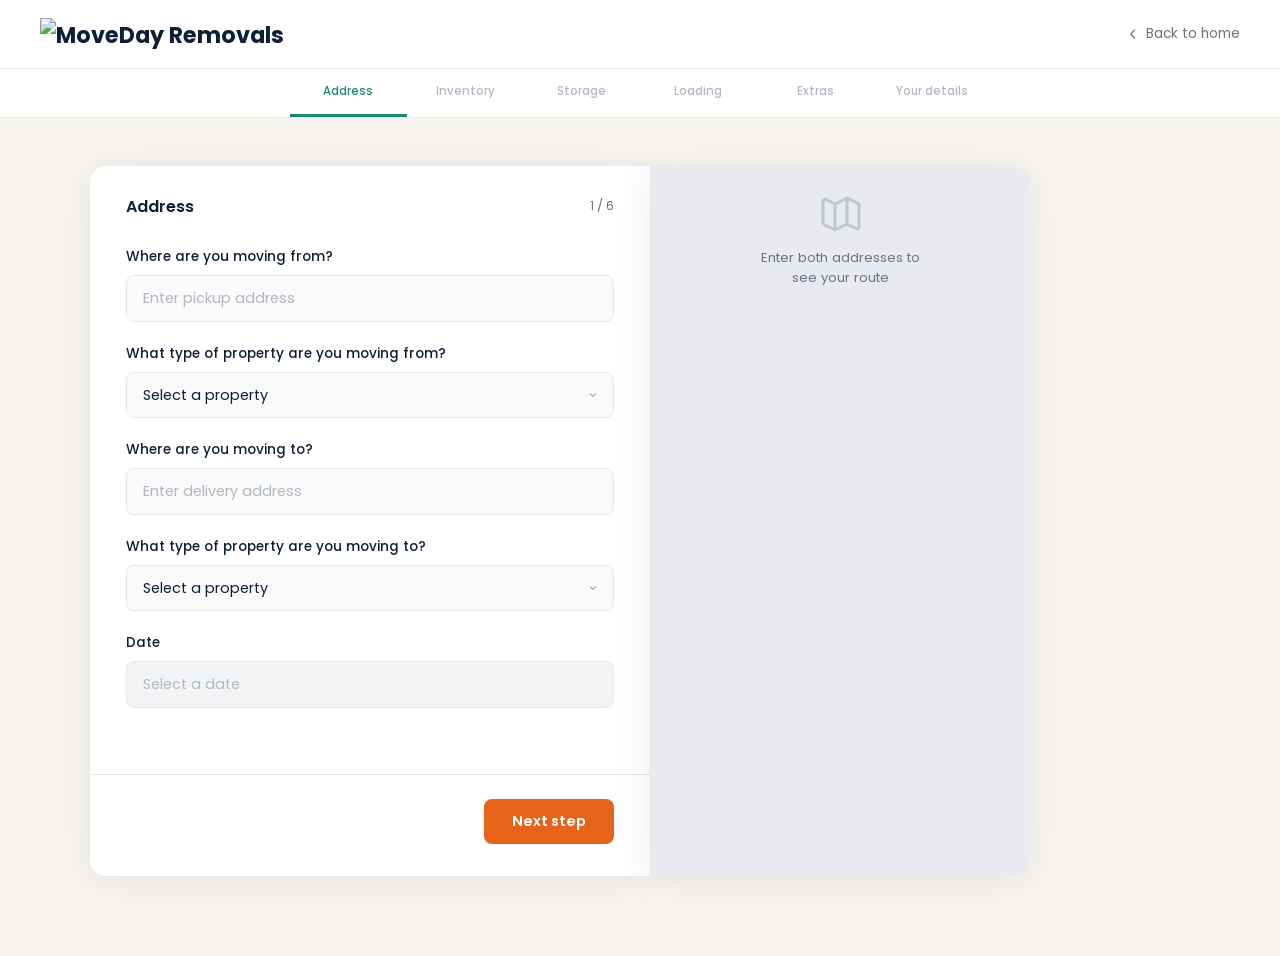
==== commit 7fa72c65: "Add files via upload" ====
--- a/quote.html
+++ b/quote.html
@@ -2,6 +2,7 @@
 <html lang="en">
 <head>
     <meta charset="UTF-8">
+    <link rel="icon" type="image/png" href="https://static.wixstatic.com/media/611ec0_9fdf229dd67a4778aa8ea52766c4e981%7Emv2.png/v1/fill/w_32%2Ch_32%2Clg_1%2Cusm_0.66_1.00_0.01/611ec0_9fdf229dd67a4778aa8ea52766c4e981%7Emv2.png">
     <meta name="viewport" content="width=device-width, initial-scale=1.0">
     <title>MoveDay – Get a Quote</title>
     <link rel="preconnect" href="https://fonts.googleapis.com">
@@ -10,6 +11,8 @@
     <style>
         *, *::before, *::after { box-sizing: border-box; margin: 0; padding: 0; }
 
+        /* Brand colour tokens — shared with hero.css. --orange is the CTA colour
+           used on the Next/Submit button to make it stand out from the teal brand. */
         :root {
             --navy:   #0f1f38;
             --teal:   #1a8a72;
@@ -114,7 +117,11 @@
             overflow: hidden;
         }
 
-        /* ── STEP 1 TWO-COLUMN LAYOUT ── */
+        /* ── STEP 1 TWO-COLUMN LAYOUT ──
+           On step 1 the form shell and map panel sit side by side.
+           toggleMapPanel() in quote.js hides the map panel on all other steps
+           and on mobile, collapsing the layout back to single-column.
+           The max-width is overridden by JS: 1100px (two-column) or 640px (one-column). */
         .step1-layout {
             display: flex;
             gap: 0;
@@ -123,6 +130,7 @@
             width: 100%;
         }
 
+        /* Square off the right side of the form shell so it joins flush with the map panel */
         .step1-layout .form-shell {
             max-width: 560px;
             flex-shrink: 0;
@@ -144,11 +152,6 @@
 
         #route-map {
             flex: 1;
-            min-height: 0;
-        }
-
-        #route-map {
-            flex: 1;
             min-height: 320px;
             background: #e8eaf0;
         }
@@ -219,21 +222,14 @@
             gap: 6px;
         }
 
-        .step-counter .spinner {
-            width: 16px; height: 16px;
-            border: 2px solid var(--border);
-            border-top-color: var(--teal);
-            border-radius: 50%;
-            animation: spin 1s linear infinite;
-        }
-
-        @keyframes spin { to { transform: rotate(360deg); } }
 
         /* ── STEP BODY ── */
         .step-body {
             padding: 28px 36px 36px;
         }
 
+        /* Only the active pane is shown. JS toggles the 'active' class in updateUI().
+           The fadeIn animation slides each new step in from the right. */
         .step-pane { display: none; }
         .step-pane.active { display: block; animation: fadeIn 0.3s ease; }
 
@@ -401,24 +397,6 @@
             padding: 8px;
         }
 
-        .inv-item {
-            display: flex;
-            align-items: center;
-            justify-content: space-between;
-            padding: 8px 10px;
-            border-radius: 6px;
-            transition: background 0.15s;
-            border: none !important;
-        }
-
-        .inv-item:hover { background: #f3f4f6; }
-        .inv-item.has-qty { background: #f0faf7; }
-
-        .inv-name {
-            font-size: 0.82rem;
-            font-weight: 500;
-            color: var(--navy);
-        }
 
         /* Summary strip at bottom of middle col */
         .inv-summary {
@@ -487,38 +465,6 @@
             color: var(--navy);
         }
 
-        /* Qty controls */
-        .qty-ctrl {
-            display: flex;
-            align-items: center;
-            gap: 6px;
-        }
-
-        .qty-btn {
-            width: 22px;
-            height: 22px;
-            border: 1.5px solid var(--border);
-            border-radius: 50%;
-            background: var(--white);
-            font-size: 0.9rem;
-            cursor: pointer;
-            display: flex;
-            align-items: center;
-            justify-content: center;
-            color: var(--navy);
-            transition: all 0.15s;
-            line-height: 1;
-        }
-
-        .qty-btn:hover { border-color: var(--teal); color: var(--teal); }
-
-        .qty-num {
-            font-size: 0.82rem;
-            font-weight: 600;
-            min-width: 14px;
-            text-align: center;
-            color: var(--navy);
-        }
 
         @media (max-width: 600px) {
             .inv-layout {
@@ -536,10 +482,11 @@
             display: flex;
             align-items: center;
             justify-content: space-between;
-            transition: border-color 0.2s;
-        }
-
-        .inv-item:hover { border-color: var(--teal-light); }
+            transition: border-color 0.2s, background 0.15s;
+        }
+
+        .inv-item:hover { border-color: var(--teal-light); background: #f3f4f6; }
+        .inv-item.has-qty { background: #f0faf7; }
 
         .inv-name {
             font-size: 0.82rem;
@@ -673,7 +620,7 @@
         .success-pane {
             display: none;
             text-align: center;
-            padding: 60px 36px;
+            padding: 48px 36px;
         }
 
         .success-pane.active { display: block; animation: fadeIn 0.4s ease; }
@@ -685,21 +632,72 @@
             display: flex;
             align-items: center;
             justify-content: center;
-            margin: 0 auto 24px;
+            margin: 0 auto 20px;
         }
 
         .success-pane h2 {
             font-size: 1.5rem;
             font-weight: 700;
             color: var(--navy);
-            margin-bottom: 10px;
-        }
-
-        .success-pane p {
-            font-size: 0.9rem;
+            margin-bottom: 8px;
+        }
+
+        .success-pane > p {
+            font-size: 0.88rem;
             color: var(--grey);
             line-height: 1.6;
-        }
+            margin-bottom: 28px;
+        }
+
+        .success-steps {
+            display: flex;
+            flex-direction: column;
+            gap: 14px;
+            text-align: left;
+            margin-bottom: 28px;
+        }
+
+        .success-step {
+            display: flex;
+            align-items: flex-start;
+            gap: 14px;
+            background: var(--light);
+            border-radius: 10px;
+            padding: 14px 16px;
+        }
+
+        .success-step-num {
+            width: 28px; height: 28px;
+            border-radius: 50%;
+            background: var(--teal);
+            color: white;
+            font-size: 0.8rem;
+            font-weight: 700;
+            display: flex;
+            align-items: center;
+            justify-content: center;
+            flex-shrink: 0;
+        }
+
+        .success-step-text {
+            font-size: 0.83rem;
+            color: var(--navy);
+            line-height: 1.5;
+        }
+
+        .success-home-btn {
+            display: inline-block;
+            padding: 11px 24px;
+            background: var(--navy);
+            color: var(--white);
+            border-radius: 8px;
+            text-decoration: none;
+            font-size: 0.85rem;
+            font-weight: 500;
+            transition: background 0.2s;
+        }
+
+        .success-home-btn:hover { background: var(--teal); }
 
         /* ── SECTION TITLE ── */
         .section-title {
@@ -752,12 +750,12 @@
 
     <!-- FORM -->
     <main>
+        <div class="step1-layout" id="step1-layout">
         <div class="form-shell">
 
             <div class="step-header">
                 <div class="step-label" id="step-label">Address</div>
                 <div class="step-counter">
-                    <div class="spinner"></div>
                     <span id="step-counter-text">1 / 6</span>
                 </div>
             </div>
@@ -941,8 +939,23 @@
                         <path stroke-linecap="round" stroke-linejoin="round" d="M5 13l4 4L19 7"/>
                     </svg>
                 </div>
-                <h2>We've got your details!</h2>
-                <p>One of our team will be in touch within the hour<br>to confirm your quote and answer any questions.</p>
+                <h2>Quote received!</h2>
+                <p>One of our team will call you within the hour to confirm your booking and answer any questions.</p>
+                <div class="success-steps">
+                    <div class="success-step">
+                        <div class="success-step-num">1</div>
+                        <div class="success-step-text"><strong>We call you</strong><br>Within the hour to confirm details</div>
+                    </div>
+                    <div class="success-step">
+                        <div class="success-step-num">2</div>
+                        <div class="success-step-text"><strong>We confirm your price</strong><br>Fixed quote, no hidden fees</div>
+                    </div>
+                    <div class="success-step">
+                        <div class="success-step-num">3</div>
+                        <div class="success-step-text"><strong>Moving day</strong><br>Our team arrives on time, fully equipped</div>
+                    </div>
+                </div>
+                <a href="index.html" class="success-home-btn">← Back to home</a>
             </div>
 
             <!-- FOOTER BUTTONS -->
@@ -978,10 +991,17 @@
         </div><!-- end step1-layout -->
     </main>
 
+    <!-- Flatpickr: date picker used on step 1 for the move date field.
+         Must load before quote.js so initDatePicker() can call flatpickr(). -->
     <script src="https://cdn.jsdelivr.net/npm/flatpickr"></script>
 
-
+    <!-- Main application logic: inventory, pricing, form navigation, submission -->
     <script src="quote.js"></script>
+
+    <!-- Google Maps: loads the Places library for address autocomplete and the
+         Directions API for the route preview. The callback=initMaps parameter
+         calls initMaps() in quote.js once the API is ready. The API key is
+         hardcoded here — update it if the key is rotated. -->
     <script src="https://maps.googleapis.com/maps/api/js?key=AIzaSyAWhB-1aMujEYbBSycKXde3YNh4PwKEpH8&libraries=places&callback=initMaps" defer></script>
 </body>
 </html>
